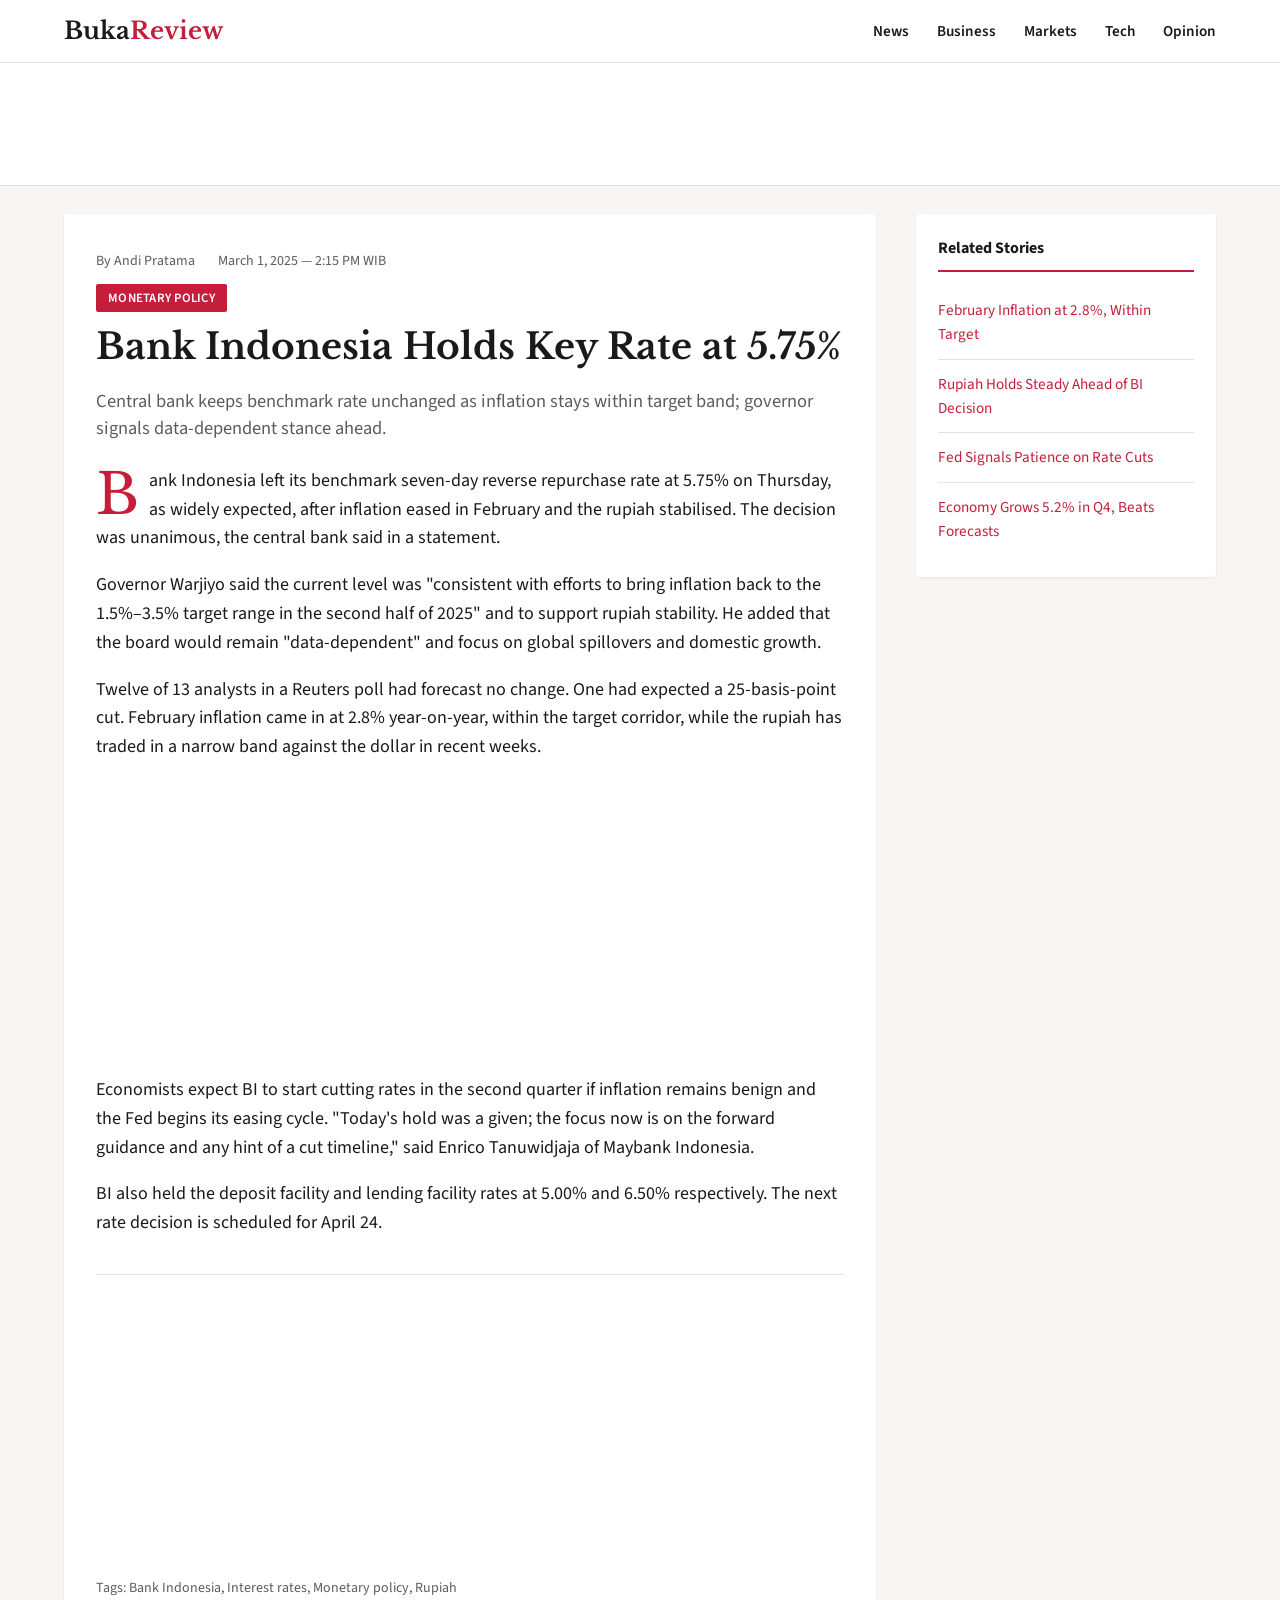
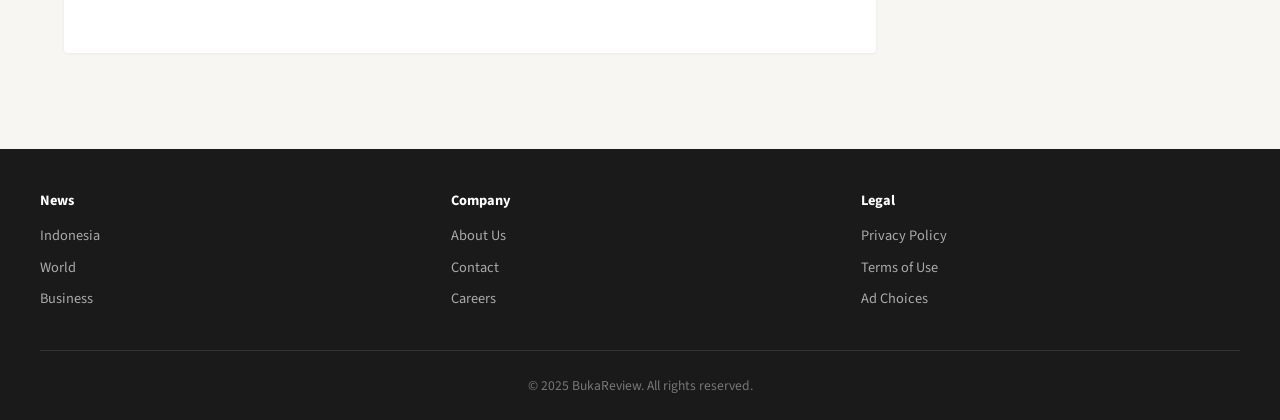
==== frolics/article-desktop.html @ d630c903 "Create article-desktop.html" ====
<!DOCTYPE html>
<html lang="en">
<head>
  <meta charset="UTF-8">
  <meta name="viewport" content="width=device-width, initial-scale=1.0">
  <title>Bank Indonesia Holds Key Rate at 5.75% — BukaReview</title>
  <meta name="description" content="Central bank keeps benchmark rate unchanged as inflation stays within target band; signals data-dependent stance ahead.">
  <link rel="preconnect" href="https://fonts.googleapis.com">
  <link rel="preconnect" href="https://fonts.gstatic.com" crossorigin>
  <link href="https://fonts.googleapis.com/css2?family=Libre+Baskerville:ital,wght@0,400;0,700&family=Source+Sans+3:wght@400;600;700&display=swap" rel="stylesheet">
  <!-- Google Ad Manager GPT: Desktop units only (BR-Leaderboard-Dweb, BR-Article-Mid-2, BR-Article-BelowFold, BR-Anchor-Dweb) -->
  <script async src="https://securepubads.g.doubleclick.net/tag/js/gpt.js" crossorigin="anonymous"></script>
  <script>
    window.googletag = window.googletag || {cmd: []};
    googletag.cmd.push(function() {
      googletag.defineSlot('/21845161471/bukareview/br_leaderboard_dweb', [[970, 250], [970, 90], [728, 90]], 'div-gpt-ad-1772493964601-0').addService(googletag.pubads());
      googletag.defineSlot('/21845161471/bukareview/br_article_mid_2', [[250, 250], [300, 250], [320, 480]], 'div-gpt-ad-1772494009734-0').addService(googletag.pubads());
      googletag.defineSlot('/21845161471/bukareview/br_article_belowfold', [[250, 250], [300, 250]], 'div-gpt-ad-1772494048063-0').addService(googletag.pubads());
      googletag.defineOutOfPageSlot('/21845161471/bukareview/br_anchor_dweb', 'div-gpt-ad-1772494242385-0').addService(googletag.pubads());
      googletag.pubads().enableSingleRequest();
      googletag.pubads().setTargeting('isDummy', ['1']);
      googletag.enableServices();
    });
  </script>
  <style>
    :root{--color-bg:#f7f6f3;--color-paper:#fff;--color-ink:#1a1a1a;--color-muted:#5c5c5c;--color-accent:#c41e3a;--color-border:#e5e3df;--font-serif:'Libre Baskerville',Georgia,serif;--font-sans:'Source Sans 3',sans-serif}
    *,*::before,*::after{box-sizing:border-box}
    body{margin:0;font-family:var(--font-sans);font-size:18px;line-height:1.6;color:var(--color-ink);background:var(--color-bg)}
    a{color:var(--color-accent);text-decoration:none}a:hover{text-decoration:underline}
    .site-header{background:var(--color-paper);border-bottom:1px solid var(--color-border);position:sticky;top:0;z-index:100}
    .header-inner{max-width:1200px;margin:0 auto;padding:12px 24px;display:flex;align-items:center;justify-content:space-between}
    .logo{font-family:var(--font-serif);font-size:1.5rem;font-weight:700;color:var(--color-ink)}.logo span{color:var(--color-accent)}
    .main-nav{display:flex;gap:28px;font-size:.95rem;font-weight:600}.main-nav a{color:var(--color-ink)}
    .ad-leaderboard-wrap{background:var(--color-paper);border-bottom:1px solid var(--color-border)}
    .ad-leaderboard-inner{max-width:1200px;margin:0 auto;padding:16px 24px;display:flex;justify-content:center;min-height:90px}
    .content-wrap{max-width:1200px;margin:0 auto;padding:28px 24px 48px;display:grid;grid-template-columns:1fr 300px;gap:40px}
    .article{background:var(--color-paper);padding:36px 32px 44px;border-radius:4px;box-shadow:0 1px 3px rgba(0,0,0,.06)}
    .article-meta{font-size:.875rem;color:var(--color-muted);margin-bottom:10px}.article-meta span{margin-right:20px}
    .article-category{display:inline-block;background:var(--color-accent);color:#fff;padding:4px 12px;border-radius:2px;font-weight:600;font-size:.8rem;text-transform:uppercase;letter-spacing:.02em;margin-bottom:12px}
    .article h1{font-family:var(--font-serif);font-size:2.25rem;line-height:1.25;margin:0 0 16px}
    .article-deck{font-size:1.15rem;color:var(--color-muted);margin-bottom:24px;line-height:1.5}
    .article-body p{margin:0 0 1em}
    .article-body p:first-of-type::first-letter{float:left;font-family:var(--font-serif);font-size:3.5rem;line-height:1;margin:0 10px 0 0;color:var(--color-accent)}
    .ad-in-article{margin:32px 0;display:flex;justify-content:center;min-height:250px}
    .ad-below-article{margin-top:36px;padding-top:28px;border-top:1px solid var(--color-border);display:flex;justify-content:center;min-height:250px}
    .sidebar{position:sticky;top:100px;height:fit-content}
    .sidebar-section{background:var(--color-paper);padding:22px;border-radius:4px;margin-bottom:24px;box-shadow:0 1px 3px rgba(0,0,0,.06)}
    .sidebar-section h3{font-size:1rem;margin:0 0 14px;padding-bottom:8px;border-bottom:2px solid var(--color-accent)}
    .related-list{list-style:none;padding:0;margin:0}.related-list li{padding:12px 0;border-bottom:1px solid var(--color-border);font-size:.95rem}.related-list li:last-child{border-bottom:none}
    .site-footer{background:var(--color-ink);color:#aaa;padding:40px 24px 24px;margin-top:48px}
    .footer-inner{max-width:1200px;margin:0 auto}
    .footer-grid{display:grid;grid-template-columns:repeat(3,1fr);gap:32px;margin-bottom:32px}
    .footer-grid h4{color:#fff;font-size:.9rem;margin:0 0 12px}.footer-grid ul{list-style:none;padding:0;margin:0;font-size:.9rem}.footer-grid li{margin-bottom:8px}.footer-grid a{color:#aaa}
    .footer-bottom{padding-top:24px;border-top:1px solid #333;font-size:.85rem;text-align:center;color:#777}
  </style>
</head>
<body>
  <header class="site-header">
    <div class="header-inner">
      <a href="/" class="logo">Buka<span>Review</span></a>
      <nav class="main-nav">
        <a href="/news">News</a>
        <a href="/business">Business</a>
        <a href="/markets">Markets</a>
        <a href="/tech">Tech</a>
        <a href="/opinion">Opinion</a>
      </nav>
    </div>
  </header>

  <!-- BR-Leaderboard-Dweb (desktop only) -->
  <div class="ad-leaderboard-wrap">
    <div class="ad-leaderboard-inner">
      <!-- /21845161471/bukareview/br_leaderboard_dweb -->
      <div id="div-gpt-ad-1772493964601-0" style="min-width: 728px; min-height: 90px;">
        <script>
          googletag.cmd.push(function() { googletag.display('div-gpt-ad-1772493964601-0'); });
        </script>
      </div>
    </div>
  </div>

  <div class="content-wrap">
    <article class="article">
      <div class="article-meta">
        <span>By Andi Pratama</span>
        <span>March 1, 2025 — 2:15 PM WIB</span>
      </div>
      <span class="article-category">Monetary Policy</span>
      <h1>Bank Indonesia Holds Key Rate at 5.75%</h1>
      <p class="article-deck">Central bank keeps benchmark rate unchanged as inflation stays within target band; governor signals data-dependent stance ahead.</p>

      <div class="article-body">
        <p>Bank Indonesia left its benchmark seven-day reverse repurchase rate at 5.75% on Thursday, as widely expected, after inflation eased in February and the rupiah stabilised. The decision was unanimous, the central bank said in a statement.</p>
        <p>Governor Warjiyo said the current level was "consistent with efforts to bring inflation back to the 1.5%–3.5% target range in the second half of 2025" and to support rupiah stability. He added that the board would remain "data-dependent" and focus on global spillovers and domestic growth.</p>
        <p>Twelve of 13 analysts in a Reuters poll had forecast no change. One had expected a 25-basis-point cut. February inflation came in at 2.8% year-on-year, within the target corridor, while the rupiah has traded in a narrow band against the dollar in recent weeks.</p>

        <!-- BR-Article-Mid-2 -->
        <div class="ad-in-article">
          <!-- /21845161471/bukareview/br_article_mid_2 -->
          <div id="div-gpt-ad-1772494009734-0" style="min-width: 250px; min-height: 250px;">
            <script>
              googletag.cmd.push(function() { googletag.display('div-gpt-ad-1772494009734-0'); });
            </script>
          </div>
        </div>

        <p>Economists expect BI to start cutting rates in the second quarter if inflation remains benign and the Fed begins its easing cycle. "Today's hold was a given; the focus now is on the forward guidance and any hint of a cut timeline," said Enrico Tanuwidjaja of Maybank Indonesia.</p>
        <p>BI also held the deposit facility and lending facility rates at 5.00% and 6.50% respectively. The next rate decision is scheduled for April 24.</p>
      </div>

      <!-- BR-Article-BelowFold -->
      <div class="ad-below-article">
        <!-- /21845161471/bukareview/br_article_belowfold -->
        <div id="div-gpt-ad-1772494048063-0" style="min-width: 250px; min-height: 250px;">
          <script>
            googletag.cmd.push(function() { googletag.display('div-gpt-ad-1772494048063-0'); });
          </script>
        </div>
      </div>

      <div class="article-meta" style="margin-top: 24px;">
        <span>Tags: Bank Indonesia, Interest rates, Monetary policy, Rupiah</span>
      </div>
    </article>

    <aside class="sidebar">
      <div class="sidebar-section">
        <h3>Related Stories</h3>
        <ul class="related-list">
          <li><a href="#">February Inflation at 2.8%, Within Target</a></li>
          <li><a href="#">Rupiah Holds Steady Ahead of BI Decision</a></li>
          <li><a href="#">Fed Signals Patience on Rate Cuts</a></li>
          <li><a href="#">Economy Grows 5.2% in Q4, Beats Forecasts</a></li>
        </ul>
      </div>
    </aside>
  </div>

  <!-- BR-Anchor-Dweb: out-of-page slot (desktop anchor) -->
  <div id="div-gpt-ad-1772494242385-0">
    <script>
      googletag.cmd.push(function() { googletag.display('div-gpt-ad-1772494242385-0'); });
    </script>
  </div>

  <footer class="site-footer">
    <div class="footer-inner">
      <div class="footer-grid">
        <div><h4>News</h4><ul><li><a href="#">Indonesia</a></li><li><a href="#">World</a></li><li><a href="#">Business</a></li></ul></div>
        <div><h4>Company</h4><ul><li><a href="#">About Us</a></li><li><a href="#">Contact</a></li><li><a href="#">Careers</a></li></ul></div>
        <div><h4>Legal</h4><ul><li><a href="#">Privacy Policy</a></li><li><a href="#">Terms of Use</a></li><li><a href="#">Ad Choices</a></li></ul></div>
      </div>
      <div class="footer-bottom">© 2025 BukaReview. All rights reserved.</div>
    </div>
  </footer>
</body>
</html>
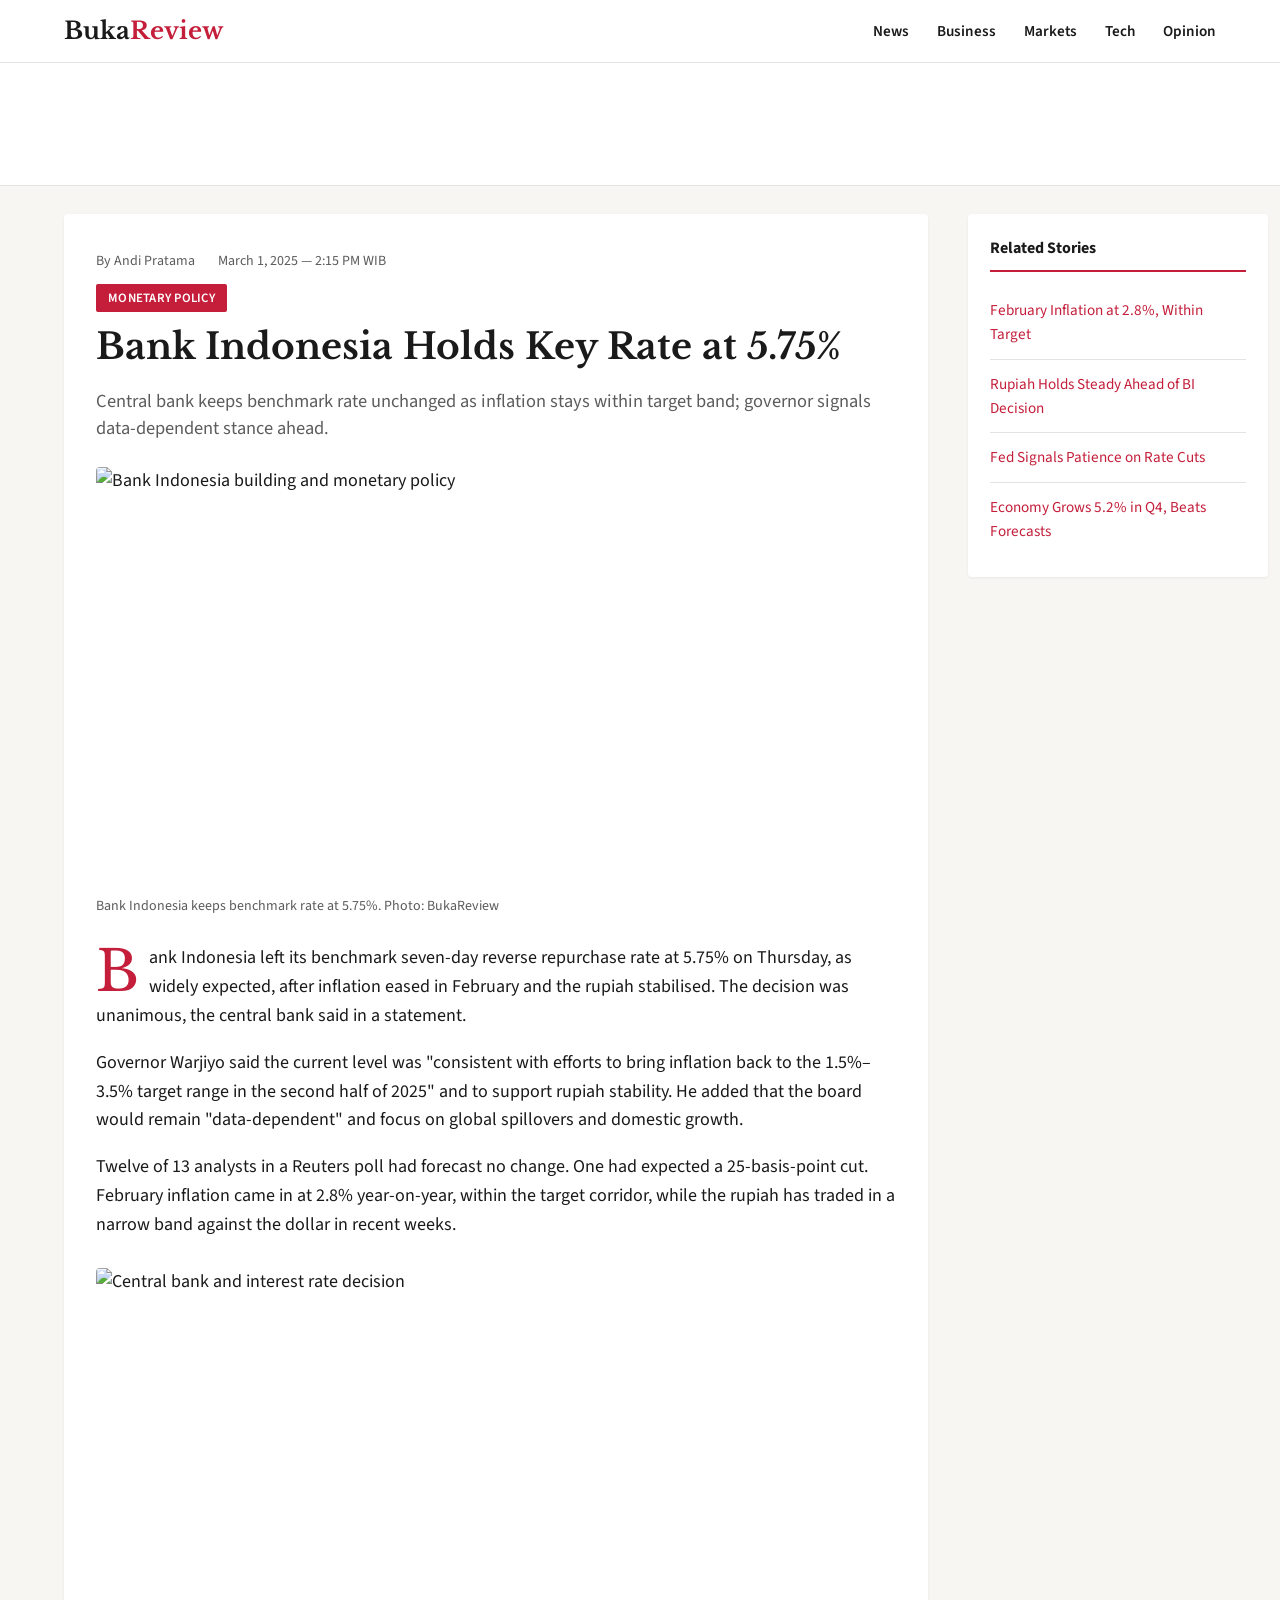
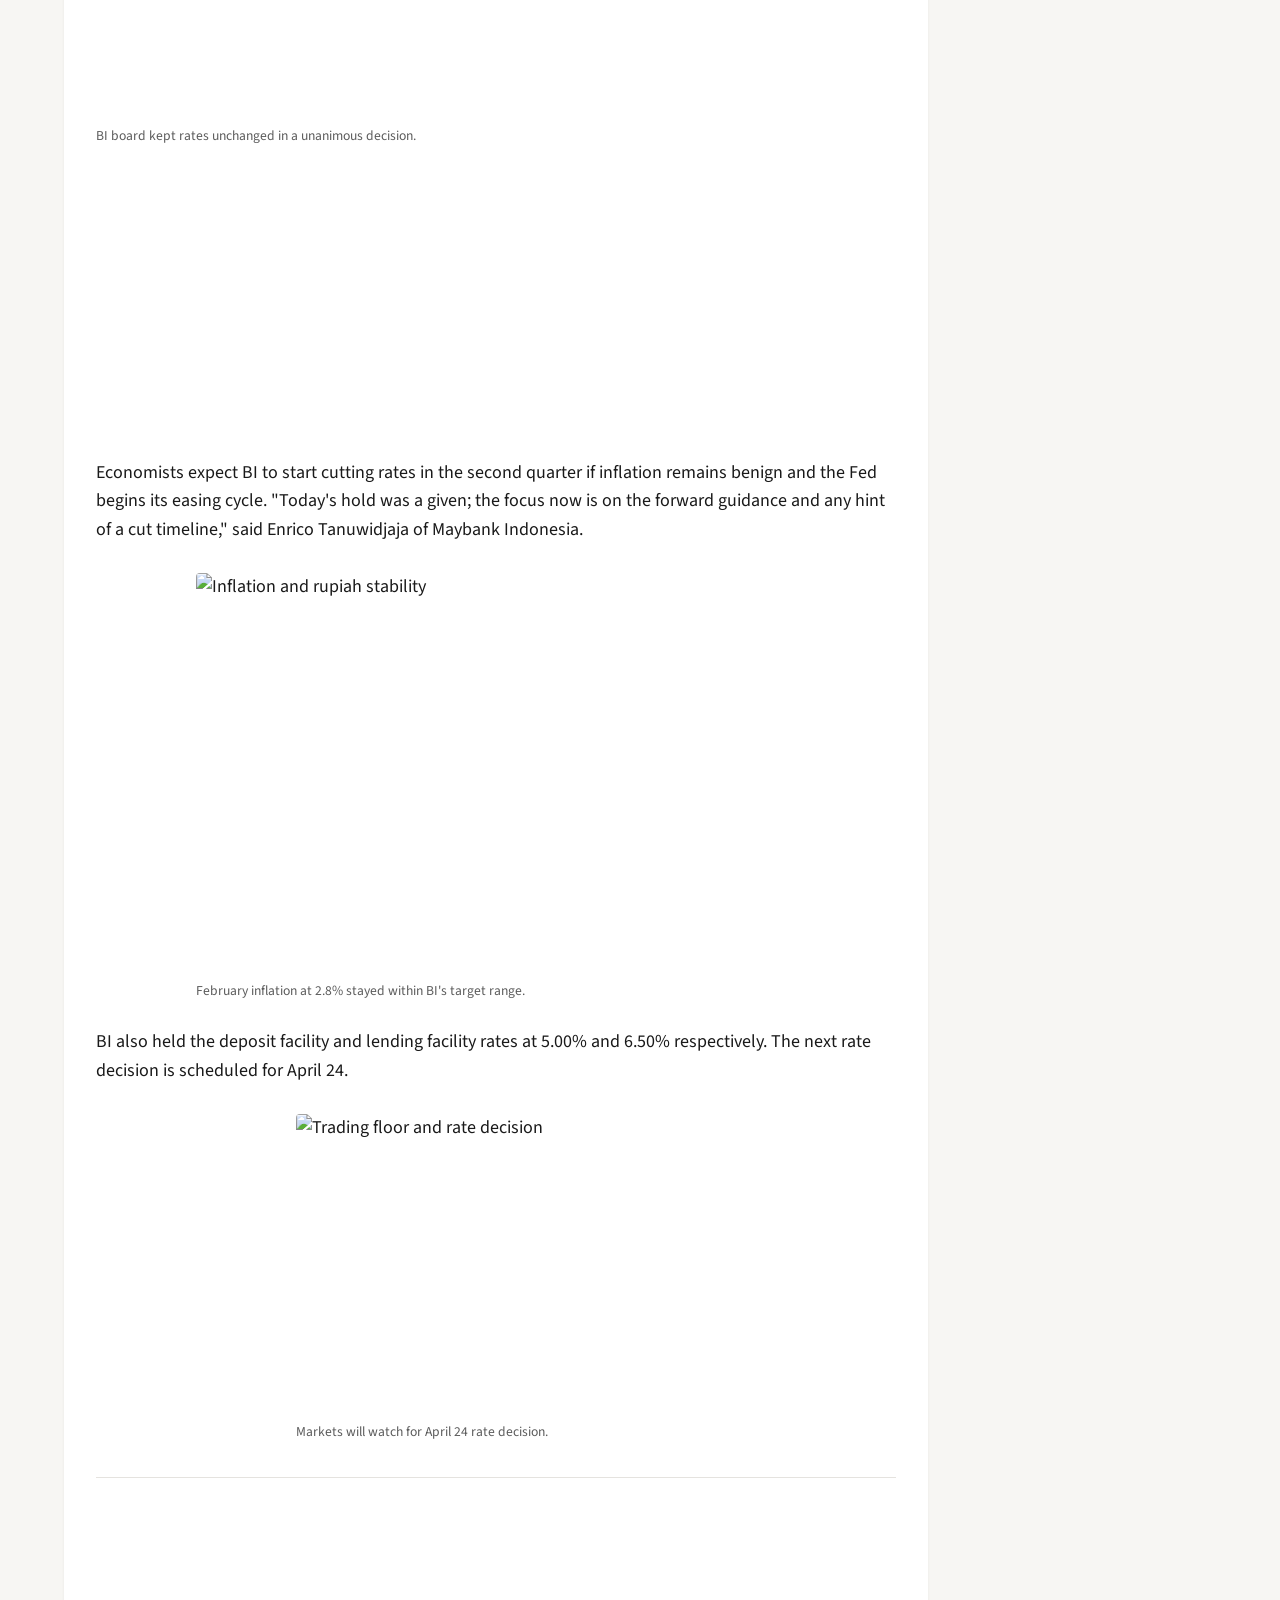
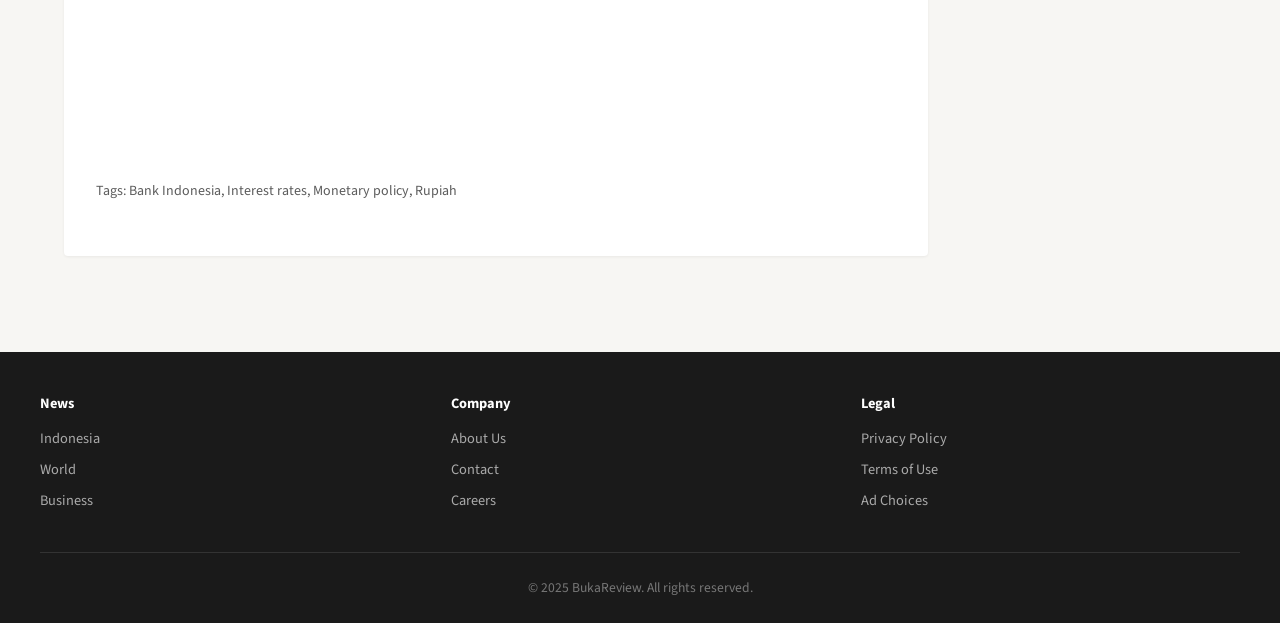
==== commit 56cb2f1a: "Update article-desktop.html" ====
--- a/frolics/article-desktop.html
+++ b/frolics/article-desktop.html
@@ -41,6 +41,9 @@
     .article-deck{font-size:1.15rem;color:var(--color-muted);margin-bottom:24px;line-height:1.5}
     .article-body p{margin:0 0 1em}
     .article-body p:first-of-type::first-letter{float:left;font-family:var(--font-serif);font-size:3.5rem;line-height:1;margin:0 10px 0 0;color:var(--color-accent)}
+    .article-headline-img{margin:0 0 28px;width:100%;border-radius:4px;overflow:hidden}.article-headline-img img{display:block;width:100%;height:auto;vertical-align:middle}.article-headline-img figcaption{margin-top:10px;font-size:.875rem;color:var(--color-muted);line-height:1.4}
+    .article-body figure{margin:28px 0}.article-body figure img{display:block;max-width:100%;height:auto;border-radius:4px}.article-body figure figcaption{margin-top:8px;font-size:.85rem;color:var(--color-muted);line-height:1.4}
+    .article-body .img-large{max-width:800px;margin-left:auto;margin-right:auto}.article-body .img-medium{max-width:600px;margin-left:auto;margin-right:auto}.article-body .img-small{max-width:400px;margin-left:auto;margin-right:auto}
     .ad-in-article{margin:32px 0;display:flex;justify-content:center;min-height:250px}
     .ad-below-article{margin-top:36px;padding-top:28px;border-top:1px solid var(--color-border);display:flex;justify-content:center;min-height:250px}
     .sidebar{position:sticky;top:100px;height:fit-content}
@@ -90,10 +93,20 @@
       <h1>Bank Indonesia Holds Key Rate at 5.75%</h1>
       <p class="article-deck">Central bank keeps benchmark rate unchanged as inflation stays within target band; governor signals data-dependent stance ahead.</p>
 
+      <figure class="article-headline-img">
+        <img src="https://picsum.photos/1200/630?random=10" alt="Bank Indonesia building and monetary policy" width="1200" height="630" loading="eager">
+        <figcaption>Bank Indonesia keeps benchmark rate at 5.75%. Photo: BukaReview</figcaption>
+      </figure>
+
       <div class="article-body">
         <p>Bank Indonesia left its benchmark seven-day reverse repurchase rate at 5.75% on Thursday, as widely expected, after inflation eased in February and the rupiah stabilised. The decision was unanimous, the central bank said in a statement.</p>
         <p>Governor Warjiyo said the current level was "consistent with efforts to bring inflation back to the 1.5%–3.5% target range in the second half of 2025" and to support rupiah stability. He added that the board would remain "data-dependent" and focus on global spillovers and domestic growth.</p>
         <p>Twelve of 13 analysts in a Reuters poll had forecast no change. One had expected a 25-basis-point cut. February inflation came in at 2.8% year-on-year, within the target corridor, while the rupiah has traded in a narrow band against the dollar in recent weeks.</p>
+
+        <figure class="img-large">
+          <img src="https://picsum.photos/800/450?random=11" alt="Central bank and interest rate decision" width="800" height="450" loading="lazy">
+          <figcaption>BI board kept rates unchanged in a unanimous decision.</figcaption>
+        </figure>
 
         <!-- BR-Article-Mid-2 -->
         <div class="ad-in-article">
@@ -106,7 +119,18 @@
         </div>
 
         <p>Economists expect BI to start cutting rates in the second quarter if inflation remains benign and the Fed begins its easing cycle. "Today's hold was a given; the focus now is on the forward guidance and any hint of a cut timeline," said Enrico Tanuwidjaja of Maybank Indonesia.</p>
+
+        <figure class="img-medium">
+          <img src="https://picsum.photos/600/400?random=12" alt="Inflation and rupiah stability" width="600" height="400" loading="lazy">
+          <figcaption>February inflation at 2.8% stayed within BI's target range.</figcaption>
+        </figure>
+
         <p>BI also held the deposit facility and lending facility rates at 5.00% and 6.50% respectively. The next rate decision is scheduled for April 24.</p>
+
+        <figure class="img-small">
+          <img src="https://picsum.photos/400/300?random=13" alt="Trading floor and rate decision" width="400" height="300" loading="lazy">
+          <figcaption>Markets will watch for April 24 rate decision.</figcaption>
+        </figure>
       </div>
 
       <!-- BR-Article-BelowFold -->
